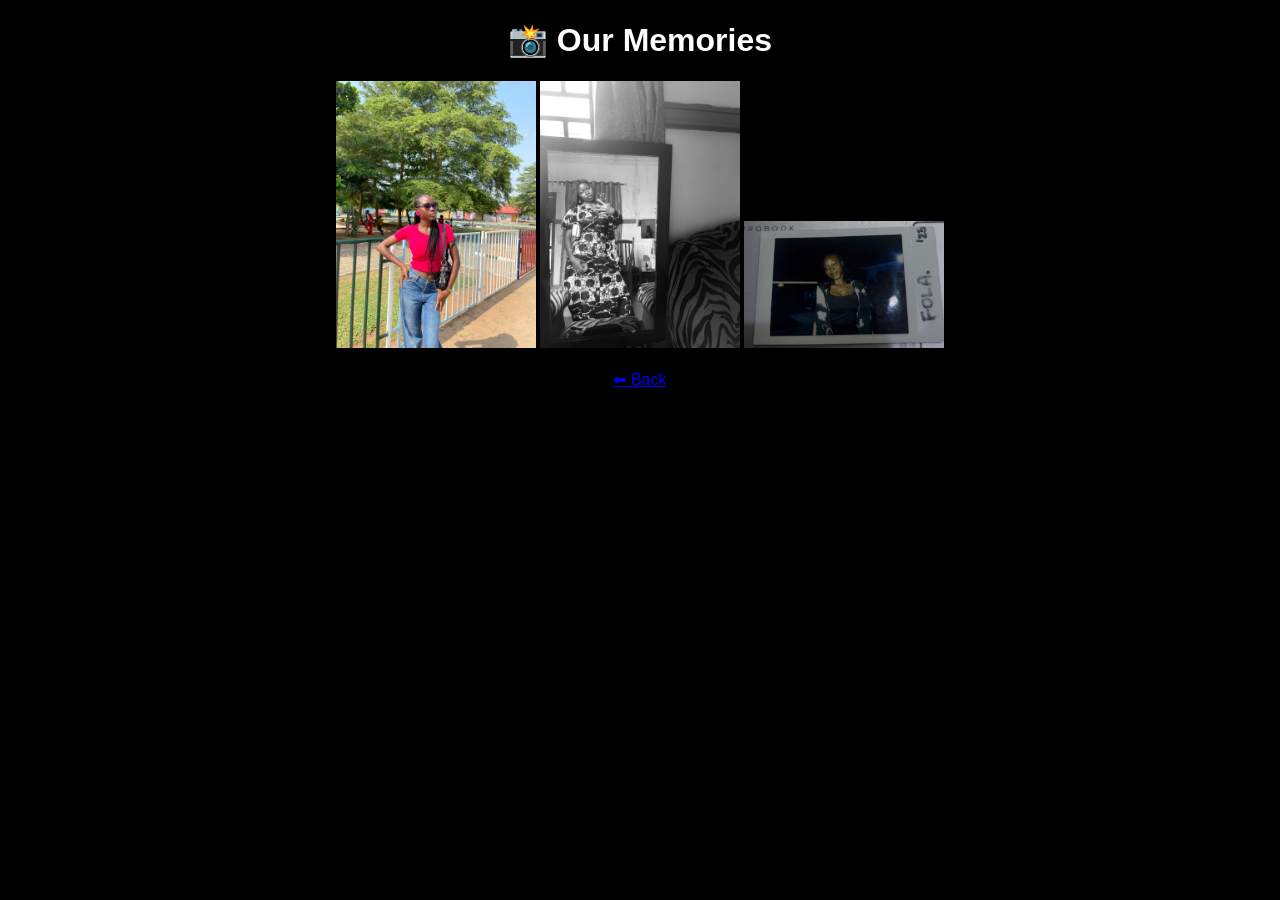
==== gallery.html @ a4a0664b "Add files via upload" ====
<!DOCTYPE html>
<html>
<head>
<title>Gallery 📸</title>
<link rel="stylesheet" href="style.css">
</head>

<body>

<h1>📸 Our Memories</h1>

<img src="images/pic1.jpg.jpeg" width="200">
<img src="images/pic2.jpg.jpeg" width="200">
<img src="images/pic3.jpg.jpeg" width="200">

<br><br>

<a href="#" onclick="goToPage('home.html')">⬅ Back</a>

<script src="script.js"></script>
</body>
</html>
---- style.css ----
body {
    margin: 0;
    font-family: Arial;
    text-align: center;
    color: white;
    background: black;
}

/* background video */
#bg-video {
    position: fixed;
    width: 100%;
    height: 100%;
    object-fit: cover;
    z-index: -1;
}

/* login box */
.box {
    margin-top: 200px;
    background: rgba(0,0,0,0.6);
    display: inline-block;
    padding: 30px;
    border-radius: 15px;
}

input {
    padding: 10px;
    width: 200px;
}

button {
    padding: 10px;
    margin-top: 10px;
    background: pink;
    border: none;
    cursor: pointer;
}

/* cards */
.card {
    background: rgba(255,255,255,0.2);
    margin: 10px;
    padding: 10px;
    border-radius: 10px;
}
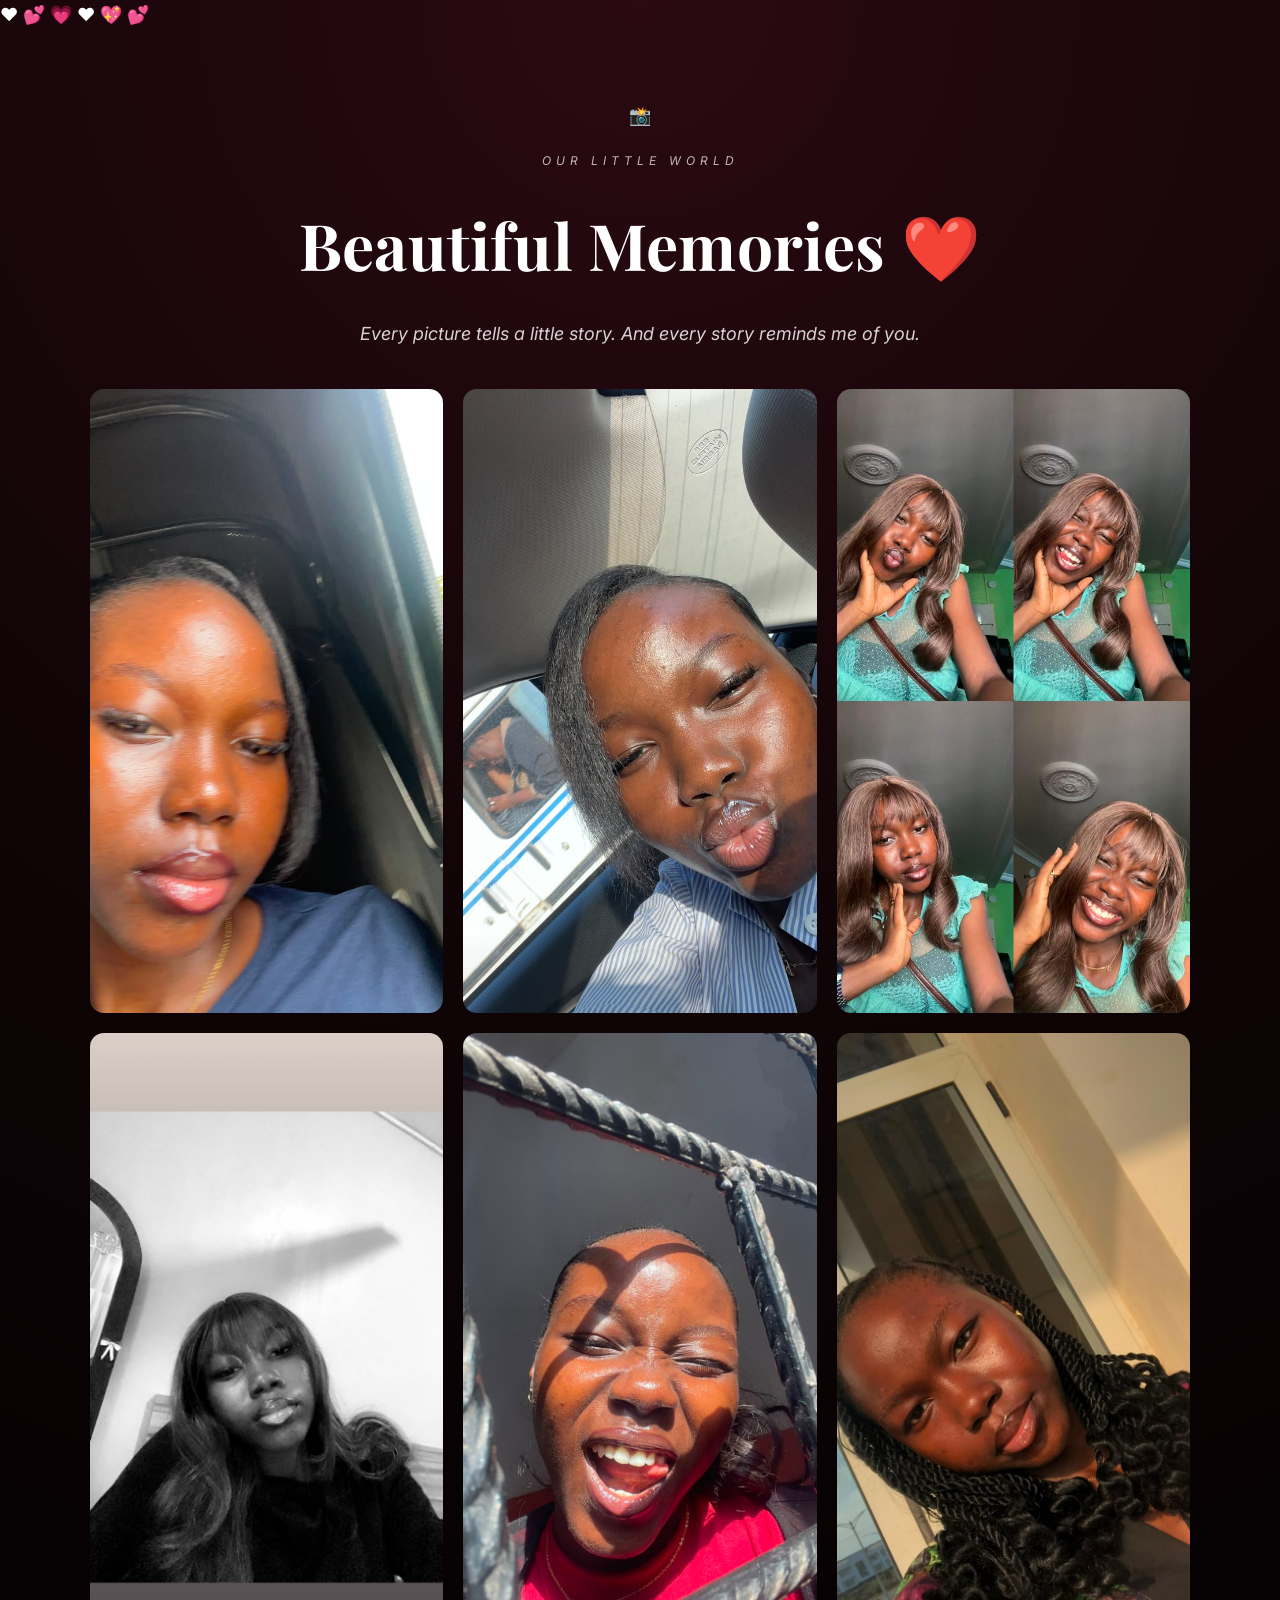
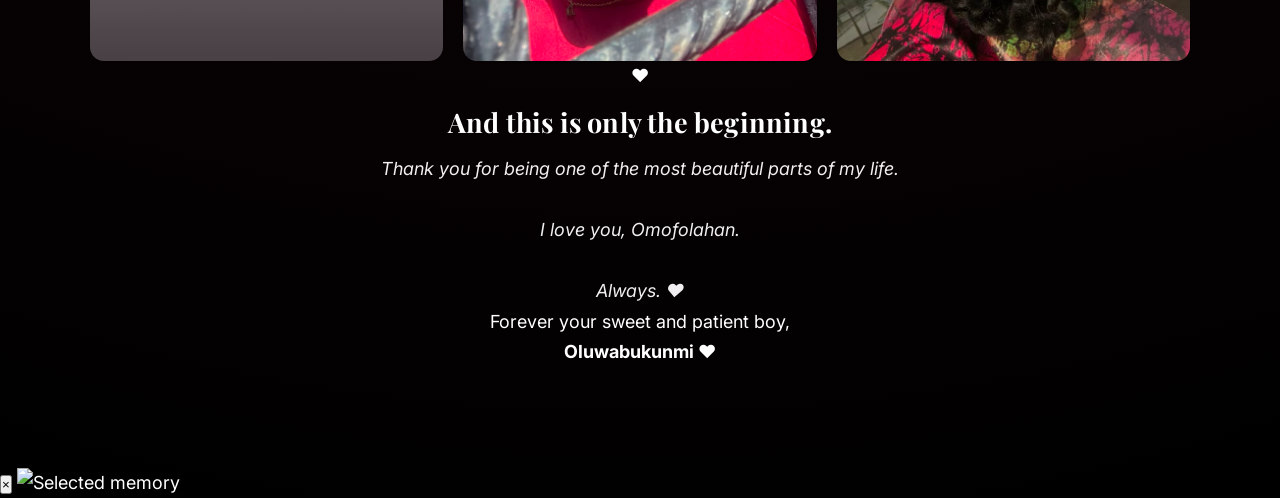
==== commit 61b3574a: "Initial commit" ====
--- a/gallery.html
+++ b/gallery.html
@@ -1,22 +1,252 @@
-<!DOCTYPE html>
-<html>
-<head>
-<title>Gallery 📸</title>
-<link rel="stylesheet" href="style.css">
-</head>
-
-<body>
-
-<h1>📸 Our Memories</h1>
-
-<img src="images/pic1.jpg.jpeg" width="200">
-<img src="images/pic2.jpg.jpeg" width="200">
-<img src="images/pic3.jpg.jpeg" width="200">
-
-<br><br>
-
-<a href="#" onclick="goToPage('home.html')">⬅ Back</a>
-
-<script src="script.js"></script>
-</body>
+<!DOCTYPE html>
+<html lang="en">
+
+<head>
+
+    <meta charset="UTF-8">
+
+    <meta
+        name="viewport"
+        content="width=device-width, initial-scale=1.0">
+
+    <title>Beautiful Memories ❤️</title>
+
+    <link
+        rel="stylesheet"
+        href="css/style.css">
+
+</head>
+
+
+<body class="gallery-page">
+
+    <!-- Floating hearts -->
+
+    <div class="gallery-hearts">
+
+        <span>❤️</span>
+        <span>💕</span>
+        <span>💗</span>
+        <span>❤️</span>
+        <span>💖</span>
+        <span>💕</span>
+
+    </div>
+
+
+    <!-- Main gallery -->
+
+    <main class="gallery-container">
+
+
+        <!-- Header -->
+
+        <div class="gallery-heart">
+            📸
+        </div>
+
+
+        <p class="gallery-label">
+            OUR LITTLE WORLD
+        </p>
+
+
+        <h1>
+            Beautiful Memories ❤️
+        </h1>
+
+
+        <p class="gallery-intro">
+
+            Every picture tells a little story.
+            And every story reminds me of you.
+
+        </p>
+
+
+        <!-- =================================
+             PHOTO GALLERY
+        ================================== -->
+
+        <div class="gallery-grid">
+
+
+            <!-- PHOTO 1 -->
+
+            <div class="photo">
+
+                <img
+                    src="images/photo1.jpg.jpeg"
+                    alt="Our beautiful memory">
+
+                <div class="photo-overlay">
+                    ❤️
+                </div>
+
+            </div>
+
+
+            <!-- PHOTO 2 -->
+
+            <div class="photo">
+
+                <img
+                    src="images/photo2.jpg.jpeg"
+                    alt="Our beautiful memory">
+
+                <div class="photo-overlay">
+                    ❤️
+                </div>
+
+            </div>
+
+
+            <!-- PHOTO 3 -->
+
+            <div class="photo">
+
+                <img
+                    src="images/photo3.jpg.jpeg"
+                    alt="Our beautiful memory">
+
+                <div class="photo-overlay">
+                    ❤️
+                </div>
+
+            </div>
+
+
+            <!-- PHOTO 4 -->
+
+            <div class="photo">
+
+                <img
+                    src="images/photo4.jpg.jpeg"
+                    alt="Our beautiful memory">
+
+                <div class="photo-overlay">
+                    ❤️
+                </div>
+
+            </div>
+
+
+            <!-- PHOTO 5 -->
+
+            <div class="photo">
+
+                <img
+                    src="images/photo5.jpg.jpeg"
+                    alt="Our beautiful memory">
+
+                <div class="photo-overlay">
+                    ❤️
+                </div>
+
+            </div>
+
+
+            <!-- PHOTO 6 -->
+
+            <div class="photo">
+
+                <img
+                    src="images/photo6.jpg.jpeg"
+                    alt="Our beautiful memory">
+
+                <div class="photo-overlay">
+                    ❤️
+                </div>
+
+            </div>
+
+
+        </div>
+
+
+        <!-- =================================
+             FINAL MESSAGE
+        ================================== -->
+
+        <section class="gallery-ending">
+
+
+            <div class="ending-heart">
+                ❤️
+            </div>
+
+
+            <h2>
+                And this is only the beginning.
+            </h2>
+
+
+            <p>
+
+                Thank you for being one of the
+                most beautiful parts of my life.
+
+                <br><br>
+
+                I love you, Omofolahan.
+
+                <br><br>
+
+                Always. ❤️
+
+            </p>
+
+
+            <div class="final-signature">
+
+                Forever your sweet and patient boy,
+
+                <br>
+
+                <strong>
+                    Oluwabukunmi ❤️
+                </strong>
+
+            </div>
+
+
+        </section>
+
+
+    </main>
+
+
+    <!-- =================================
+         FULLSCREEN PHOTO VIEWER
+    ================================== -->
+
+    <div
+        id="imageViewer"
+        class="image-viewer">
+
+
+        <button
+            id="closeViewer"
+            class="close-viewer">
+
+            ×
+
+        </button>
+
+
+        <img
+            id="viewerImage"
+            src=""
+            alt="Selected memory">
+
+
+    </div>
+
+
+    <script
+        src="js/script.js">
+    </script>
+
+</body>
+
 </html>
--- a/css/style.css
+++ b/css/style.css
@@ -0,0 +1,1645 @@
+/* =========================================
+   GENERAL
+========================================= */
+
+@import url('https://fonts.googleapis.com/css2?family=Inter:wght@300;400;600&family=Playfair+Display:wght@400;600;700;900&display=swap');
+
+* {
+    margin: 0;
+    padding: 0;
+    box-sizing: border-box;
+}
+
+html {
+    scroll-behavior: smooth;
+}
+
+body {
+    font-family: 'Inter', Georgia, "Times New Roman", serif;
+    min-height: 100vh;
+    color: #f6f6f7;
+    -webkit-font-smoothing: antialiased;
+    -moz-osx-font-smoothing: grayscale;
+    font-size: 18px;
+    line-height: 1.7;
+}
+
+/* Headings use an elegant serif */
+h1, h2, h3, h4 {
+    font-family: 'Playfair Display', Georgia, serif;
+    color: #fff;
+    letter-spacing: 0.2px;
+    margin: 0.3em 0;
+}
+
+p, li, .password-container p, .song-description, .gallery-intro, .video-caption p, .letter-part, .final-love p, .signature {
+    font-family: 'Inter', system-ui, -apple-system, 'Segoe UI', Roboto, 'Helvetica Neue', Arial;
+    color: #f0eef0;
+    font-style: italic;
+}
+
+
+/* =========================================
+   PASSWORD PAGE
+========================================= */
+
+.password-page {
+    position: relative;
+    min-height: 100vh;
+    background: #000;
+    overflow: hidden;
+}
+
+
+/* Background video */
+
+.intro-video {
+    position: fixed;
+    inset: 0;
+
+    width: 100%;
+    height: 100%;
+
+    object-fit: cover;
+
+    z-index: 0;
+}
+
+
+/* Dark overlay */
+
+.video-overlay {
+    position: fixed;
+    inset: 0;
+
+    background:
+        linear-gradient(
+            rgba(0, 0, 0, 0.80),
+            rgba(0, 0, 0, 0.55),
+            rgba(0, 0, 0, 0.88)
+        );
+
+    z-index: 1;
+}
+
+
+/* =========================================
+   PASSWORD CONTENT
+========================================= */
+
+.password-container {
+    position: relative;
+
+    z-index: 3;
+
+    width: min(90%, 650px);
+
+    min-height: 100vh;
+
+    margin: auto;
+
+    display: flex;
+
+    flex-direction: column;
+
+    justify-content: center;
+
+    align-items: center;
+
+    text-align: center;
+
+    transition:
+        transform 0.8s ease,
+        opacity 0.8s ease;
+}
+
+
+/* Heart */
+
+.heart-icon {
+    font-size: 75px;
+
+    animation: heartbeat 1.5s infinite;
+
+    filter:
+        drop-shadow(
+            0 0 20px
+            rgba(255, 255, 255, 0.4)
+        );
+}
+
+
+/* Main title */
+
+.password-container h1 {
+    font-size:
+        clamp(38px, 8vw, 70px);
+
+    line-height: 1.05;
+
+    margin: 20px 0;
+
+    text-shadow:
+        0 0 20px
+        rgba(255, 255, 255, 0.3);
+}
+
+
+/* Description */
+
+.password-container p {
+    font-size: 18px;
+
+    line-height: 1.7;
+
+    opacity: 0.9;
+}
+
+
+.question {
+    margin-top: 20px;
+}
+
+
+/* =========================================
+   PASSWORD INPUT
+========================================= */
+
+.password-box {
+    display: flex;
+
+    gap: 10px;
+
+    width: 100%;
+
+    max-width: 520px;
+
+    margin-top: 25px;
+}
+
+
+.password-box input {
+    flex: 1;
+
+    padding: 17px 22px;
+
+    border-radius: 50px;
+
+    border:
+        1px solid
+        rgba(255, 255, 255, 0.3);
+
+    background:
+        rgba(255, 255, 255, 0.12);
+
+    backdrop-filter: blur(15px);
+
+    color: white;
+
+    outline: none;
+
+    font-size: 16px;
+}
+
+
+.password-box input::placeholder {
+    color: #ddd;
+}
+
+
+.password-box input:focus {
+    border-color: white;
+
+    box-shadow:
+        0 0 20px
+        rgba(255, 255, 255, 0.2);
+}
+
+
+/* Enter button */
+
+.password-box button {
+    border: none;
+
+    padding: 16px 27px;
+
+    border-radius: 50px;
+
+    background: white;
+
+    color: #111;
+
+    font-family: inherit;
+
+    font-size: 16px;
+
+    cursor: pointer;
+
+    transition: 0.3s;
+}
+
+
+.password-box button:hover {
+    transform: scale(1.06);
+
+    box-shadow:
+        0 0 30px
+        rgba(255, 255, 255, 0.5);
+}
+
+
+/* Wrong password */
+
+#errorMessage {
+    color: #ff8fa3;
+
+    margin-top: 15px;
+
+    min-height: 25px;
+}
+
+
+/* =========================================
+   FLOATING HEARTS
+========================================= */
+
+.hearts span {
+    position: fixed;
+
+    bottom: -50px;
+
+    z-index: 2;
+
+    font-size: 25px;
+
+    animation:
+        floatHeart
+        8s linear infinite;
+}
+
+
+.hearts span:nth-child(1) {
+    left: 10%;
+    animation-delay: 1s;
+}
+
+
+.hearts span:nth-child(2) {
+    left: 25%;
+    animation-delay: 4s;
+}
+
+
+.hearts span:nth-child(3) {
+    left: 45%;
+    animation-delay: 2s;
+}
+
+
+.hearts span:nth-child(4) {
+    left: 65%;
+    animation-delay: 5s;
+}
+
+
+.hearts span:nth-child(5) {
+    left: 80%;
+    animation-delay: 3s;
+}
+
+
+.hearts span:nth-child(6) {
+    left: 90%;
+    animation-delay: 6s;
+}
+
+
+/* =========================================
+   EXPLOSION
+========================================= */
+
+#explosion {
+    position: fixed;
+
+    left: 50%;
+    top: 50%;
+
+    width: 20px;
+    height: 20px;
+
+    background: white;
+
+    border-radius: 50%;
+
+    transform:
+        translate(-50%, -50%)
+        scale(0);
+
+    z-index: 100;
+
+    pointer-events: none;
+}
+
+
+#explosion.active {
+    animation:
+        explode
+        1.3s ease-out forwards;
+}
+
+
+/* =========================================
+   ANIMATIONS
+========================================= */
+
+@keyframes heartbeat {
+
+    0%,
+    100% {
+        transform: scale(1);
+    }
+
+    50% {
+        transform: scale(1.15);
+    }
+}
+
+
+@keyframes floatHeart {
+
+    0% {
+        transform:
+            translateY(0);
+
+        opacity: 0;
+    }
+
+    20% {
+        opacity: 1;
+    }
+
+    100% {
+        transform:
+            translateY(-110vh)
+            rotate(360deg);
+
+        opacity: 0;
+    }
+}
+
+
+@keyframes explode {
+
+    0% {
+        transform:
+            translate(-50%, -50%)
+            scale(0);
+    }
+
+    50% {
+        transform:
+            translate(-50%, -50%)
+            scale(50);
+    }
+
+    100% {
+        transform:
+            translate(-50%, -50%)
+            scale(150);
+    }
+}
+
+
+/* =========================================
+   MOBILE
+========================================= */
+
+@media (max-width: 600px) {
+
+    .password-container {
+        width: 90%;
+    }
+
+
+    .password-container h1 {
+        font-size: 42px;
+    }
+
+
+    .password-box {
+        flex-direction: column;
+    }
+
+
+    .password-box button {
+        width: 100%;
+    }
+
+
+    .password-box input {
+        width: 100%;
+    }
+
+}
+/* =========================================
+   SONG PAGE
+========================================= */
+
+.song-page {
+
+    position: relative;
+
+    min-height: 100vh;
+
+    overflow: hidden;
+
+    display: flex;
+
+    justify-content: center;
+
+    align-items: center;
+
+    text-align: center;
+
+    background:
+        radial-gradient(
+            circle at center,
+            #4a0d1d,
+            #18040b,
+            #000
+        );
+
+}
+
+
+/* =========================================
+   SONG CONTAINER
+========================================= */
+
+.song-container {
+
+    position: relative;
+
+    z-index: 2;
+
+    width: min(90%, 700px);
+
+    padding:
+        50px 20px;
+
+}
+
+
+/* =========================================
+   MUSIC ICON
+========================================= */
+
+.music-heart {
+
+    font-size: 80px;
+
+    animation:
+        heartbeat 1.5s infinite;
+
+    filter:
+        drop-shadow(
+            0 0 20px
+            rgba(255,255,255,0.3)
+        );
+
+}
+
+
+/* Small heading */
+
+.small-heading {
+
+    letter-spacing: 5px;
+
+    font-size: 13px;
+
+    opacity: 0.65;
+
+    margin-top: 25px;
+
+}
+
+
+/* =========================================
+   TITLE
+========================================= */
+
+.song-container h1 {
+
+    font-size:
+        clamp(
+            40px,
+            8vw,
+            70px
+        );
+
+    line-height: 1.1;
+
+    margin:
+        15px 0 25px;
+
+}
+
+
+/* =========================================
+   DESCRIPTION
+========================================= */
+
+.song-description {
+
+    max-width: 600px;
+
+    margin: auto;
+
+    font-size: 18px;
+
+    line-height: 1.8;
+
+    opacity: 0.9;
+
+}
+
+
+/* =========================================
+   MUSIC PLAYER
+========================================= */
+
+.music-player {
+
+    width: min(100%, 450px);
+
+    margin:
+        40px auto;
+
+    padding: 35px;
+
+    border-radius: 25px;
+
+    background:
+        rgba(255,255,255,0.08);
+
+    border:
+        1px solid
+        rgba(255,255,255,0.12);
+
+    backdrop-filter:
+        blur(15px);
+
+    box-shadow:
+        0 20px 60px
+        rgba(0,0,0,0.5);
+
+}
+
+
+/* Album circle */
+
+.album-circle {
+
+    width: 160px;
+
+    height: 160px;
+
+    margin: auto;
+
+    border-radius: 50%;
+
+    display: flex;
+
+    justify-content: center;
+
+    align-items: center;
+
+    font-size: 60px;
+
+    background:
+        rgba(255,255,255,0.10);
+
+    border:
+        1px solid
+        rgba(255,255,255,0.15);
+
+    box-shadow:
+        0 0 40px
+        rgba(255,255,255,0.08);
+
+    animation:
+        rotate 10s linear infinite;
+
+}
+
+
+.music-player h2 {
+
+    margin:
+        25px 0;
+
+    font-size: 24px;
+
+}
+
+
+/* Audio player */
+
+.music-player audio {
+
+    width: 100%;
+
+}
+
+
+/* =========================================
+   FLOATING HEARTS
+========================================= */
+
+.floating-hearts {
+
+    position: fixed;
+
+    inset: 0;
+
+    pointer-events: none;
+
+    z-index: 1;
+
+}
+
+
+.floating-hearts span {
+
+    position: absolute;
+
+    bottom: -60px;
+
+    font-size: 25px;
+
+    opacity: 0;
+
+    animation:
+        floatSongHeart
+        9s linear infinite;
+
+}
+
+
+.floating-hearts span:nth-child(1) {
+
+    left: 10%;
+
+    animation-delay: 0s;
+
+}
+
+
+.floating-hearts span:nth-child(2) {
+
+    left: 30%;
+
+    animation-delay: 2s;
+
+}
+
+
+.floating-hearts span:nth-child(3) {
+
+    left: 50%;
+
+    animation-delay: 4s;
+
+}
+
+
+.floating-hearts span:nth-child(4) {
+
+    left: 70%;
+
+    animation-delay: 1s;
+
+}
+
+
+.floating-hearts span:nth-child(5) {
+
+    left: 90%;
+
+    animation-delay: 5s;
+
+}
+
+
+/* =========================================
+   SONG ANIMATIONS
+========================================= */
+
+@keyframes floatSongHeart {
+
+    0% {
+
+        transform:
+            translateY(0)
+            scale(0.7);
+
+        opacity: 0;
+
+    }
+
+    15% {
+
+        opacity: 0.8;
+
+    }
+
+    100% {
+
+        transform:
+            translateY(-110vh)
+            rotate(360deg)
+            scale(1.2);
+
+        opacity: 0;
+
+    }
+
+}
+
+
+@keyframes rotate {
+
+    from {
+
+        transform:
+            rotate(0deg);
+
+    }
+
+    to {
+
+        transform:
+            rotate(360deg);
+
+    }
+
+}
+
+
+/* =========================================
+   MOBILE SONG PAGE
+========================================= */
+
+@media (max-width: 600px) {
+
+    .song-container {
+
+        padding:
+            40px 15px;
+
+    }
+
+
+    .music-heart {
+
+        font-size: 65px;
+
+    }
+
+
+    .song-description {
+
+        font-size: 16px;
+
+    }
+
+
+    .music-player {
+
+        padding:
+            25px 20px;
+
+    }
+
+
+    .album-circle {
+
+        width: 130px;
+
+        height: 130px;
+
+        font-size: 50px;
+
+    }
+
+}
+/* =========================================
+   LOVE LETTER PAGE
+========================================= */
+
+.letter-page {
+
+    position: relative;
+
+    min-height: 100vh;
+
+    background: #000;
+
+    overflow-x: hidden;
+
+}
+
+
+/* =========================================
+   BACKGROUND PHOTO
+========================================= */
+
+.letter-background {
+
+    position: fixed;
+
+    inset: 0;
+
+    background-image:
+        url("../images/her-photo.jpg");
+
+    background-size: cover;
+
+    background-position: center;
+
+    z-index: 0;
+
+    transform: scale(1.03);
+
+}
+
+
+/* Dark overlay */
+
+.letter-overlay {
+
+    position: fixed;
+
+    inset: 0;
+
+    background:
+        linear-gradient(
+            rgba(0, 0, 0, 0.72),
+            rgba(0, 0, 0, 0.78)
+        );
+
+    z-index: 1;
+
+}
+
+
+/* =========================================
+   LETTER CONTAINER
+========================================= */
+
+.letter-container {
+
+    position: relative;
+
+    z-index: 2;
+
+    width: min(90%, 850px);
+
+    margin: auto;
+
+    padding:
+        80px 0 100px;
+
+    text-align: center;
+
+}
+
+
+/* =========================================
+   TOP HEART
+========================================= */
+
+.letter-top-heart {
+
+    font-size: 65px;
+
+    animation:
+        heartbeat 1.5s infinite;
+
+}
+
+
+/* =========================================
+   LABEL
+========================================= */
+
+.letter-label {
+
+    margin-top: 20px;
+
+    font-size: 12px;
+
+    letter-spacing: 5px;
+
+    opacity: 0.7;
+
+}
+
+
+/* =========================================
+   LETTER TITLE
+========================================= */
+
+.letter-container h1 {
+
+    font-size:
+        clamp(
+            42px,
+            8vw,
+            75px
+        );
+
+    margin:
+        20px 0 60px;
+
+    font-style: italic;
+
+}
+
+
+/* =========================================
+   LETTER CONTENT
+========================================= */
+
+.letter-content {
+
+    width: 100%;
+
+    max-width: 750px;
+
+    margin: auto;
+
+    text-align: left;
+
+}
+
+
+/* =========================================
+   LETTER PARAGRAPHS
+========================================= */
+
+.letter-part {
+
+    opacity: 0;
+
+    transform:
+        translateY(25px);
+
+    transition:
+        opacity 1.2s ease,
+        transform 1.2s ease;
+
+    margin-bottom: 35px;
+
+    font-size:
+        clamp(
+            17px,
+            2vw,
+            21px
+        );
+
+    line-height: 2;
+
+    text-shadow:
+        0 2px 10px
+        rgba(0,0,0,0.8);
+
+}
+
+
+/* Paragraph becomes visible */
+
+.letter-part.show {
+
+    opacity: 1;
+
+    transform:
+        translateY(0);
+
+}
+
+
+/* =========================================
+   FINAL LOVE MESSAGE
+========================================= */
+
+.final-love {
+
+    text-align: center;
+
+    margin-top: 60px;
+
+}
+
+
+.final-love p {
+
+    margin-bottom: 30px;
+
+}
+
+
+.final-love h2 {
+
+    font-size:
+        clamp(
+            28px,
+            5vw,
+            48px
+        );
+
+    line-height: 1.5;
+
+    margin-bottom: 45px;
+
+    text-shadow:
+        0 0 25px
+        rgba(255,255,255,0.3);
+
+}
+
+
+.signature {
+
+    font-size: 20px;
+
+    font-style: italic;
+
+}
+
+
+/* =========================================
+   NEXT BUTTON
+========================================= */
+
+.next-button {
+
+    border: none;
+
+    padding:
+        17px 30px;
+
+    border-radius: 50px;
+
+    background: white;
+
+    color: #111;
+
+    font-family: inherit;
+
+    font-size: 16px;
+
+    cursor: pointer;
+
+    margin-top: 35px;
+
+    opacity: 0;
+
+    transform:
+        translateY(20px);
+
+    transition:
+        opacity 1s ease,
+        transform 1s ease,
+        0.3s;
+
+}
+
+
+/* Button appears after letter */
+
+.next-button.show-button {
+
+    opacity: 1;
+
+    transform:
+        translateY(0);
+
+}
+
+
+.next-button:hover {
+
+    transform:
+        translateY(-3px)
+        scale(1.03);
+
+    box-shadow:
+        0 10px 35px
+        rgba(255,255,255,0.25);
+
+}
+
+
+/* =========================================
+   MOBILE LETTER
+========================================= */
+
+@media (max-width: 600px) {
+
+    .letter-container {
+
+        padding:
+            60px 0 80px;
+
+    }
+
+
+    .letter-container h1 {
+
+        margin-bottom: 40px;
+
+    }
+
+
+    .letter-part {
+
+        font-size: 17px;
+
+        line-height: 1.9;
+
+        margin-bottom: 30px;
+
+    }
+
+
+    .final-love h2 {
+
+        font-size: 28px;
+
+    }
+
+}
+/* =========================================
+   VIDEOS PAGE
+========================================= */
+
+.videos-page {
+
+    position: relative;
+
+    min-height: 100vh;
+
+    background:
+        radial-gradient(
+            circle at top,
+            #3d0b1b,
+            #15030a 45%,
+            #000
+        );
+
+    overflow-x: hidden;
+
+}
+
+
+/* =========================================
+   VIDEO CONTAINER
+========================================= */
+
+.videos-container {
+
+    position: relative;
+
+    z-index: 2;
+
+    width: min(92%, 1000px);
+
+    margin: auto;
+
+    padding:
+        70px 0 100px;
+
+    text-align: center;
+
+}
+
+
+/* =========================================
+   HEADING
+========================================= */
+
+.video-heading-heart {
+
+    font-size: 70px;
+
+    animation:
+        heartbeat 1.5s infinite;
+
+}
+
+
+.video-label {
+
+    margin-top: 20px;
+
+    font-size: 12px;
+
+    letter-spacing: 5px;
+
+    opacity: 0.65;
+
+}
+
+
+.videos-container h1 {
+
+    font-size:
+        clamp(
+            42px,
+            8vw,
+            75px
+        );
+
+    margin:
+        15px 0 20px;
+
+}
+
+
+.video-intro {
+
+    max-width: 600px;
+
+    margin:
+        0 auto 55px;
+
+    font-size: 18px;
+
+    line-height: 1.8;
+
+    opacity: 0.85;
+
+}
+
+
+/* =========================================
+   VIDEO CARD
+========================================= */
+
+.video-card {
+
+    width: 100%;
+
+    margin-bottom: 55px;
+
+    padding: 18px;
+
+    border-radius: 25px;
+
+    background:
+        rgba(255,255,255,0.07);
+
+    border:
+        1px solid
+        rgba(255,255,255,0.12);
+
+    backdrop-filter:
+        blur(15px);
+
+    box-shadow:
+        0 20px 60px
+        rgba(0,0,0,0.45);
+
+    transition:
+        transform 0.4s ease,
+        box-shadow 0.4s ease;
+
+}
+
+
+.video-card:hover {
+
+    transform:
+        translateY(-6px);
+
+    box-shadow:
+        0 25px 70px
+        rgba(0,0,0,0.6);
+
+}
+
+
+/* =========================================
+   VIDEO
+========================================= */
+
+.video-card video {
+
+    display: block;
+
+    width: 100%;
+
+    max-height: 600px;
+
+    border-radius: 18px;
+
+    background: #000;
+
+}
+
+
+/* =========================================
+   VIDEO CAPTION
+========================================= */
+
+.video-caption {
+
+    padding:
+        25px 10px 10px;
+
+}
+
+
+.video-caption h2 {
+
+    font-size: 25px;
+
+    margin-bottom: 10px;
+
+}
+
+
+.video-caption p {
+
+    font-size: 16px;
+
+    line-height: 1.7;
+
+    opacity: 0.75;
+
+}
+
+
+/* =========================================
+   VIDEO FLOATING HEARTS
+========================================= */
+
+.video-hearts {
+
+    position: fixed;
+
+    inset: 0;
+
+    pointer-events: none;
+
+    overflow: hidden;
+
+}
+
+
+.video-hearts span {
+
+    position: absolute;
+
+    bottom: -60px;
+
+    font-size: 25px;
+
+    opacity: 0;
+
+    animation:
+        videoHeartFloat
+        10s linear infinite;
+
+}
+
+
+.video-hearts span:nth-child(1) {
+
+    left: 10%;
+
+    animation-delay: 1s;
+
+}
+
+
+.video-hearts span:nth-child(2) {
+
+    left: 30%;
+
+    animation-delay: 4s;
+
+}
+
+
+.video-hearts span:nth-child(3) {
+
+    left: 50%;
+
+    animation-delay: 2s;
+
+}
+
+
+.video-hearts span:nth-child(4) {
+
+    left: 70%;
+
+    animation-delay: 6s;
+
+}
+
+
+.video-hearts span:nth-child(5) {
+
+    left: 90%;
+
+    animation-delay: 3s;
+
+}
+
+
+@keyframes videoHeartFloat {
+
+    0% {
+
+        transform:
+            translateY(0)
+            scale(0.7);
+
+        opacity: 0;
+
+    }
+
+    15% {
+
+        opacity: 0.8;
+
+    }
+
+    100% {
+
+        transform:
+            translateY(-110vh)
+            rotate(360deg)
+            scale(1.2);
+
+        opacity: 0;
+
+    }
+
+}
+
+
+/* =========================================
+   VIDEO NEXT BUTTON
+========================================= */
+
+.video-next-button {
+
+    opacity: 1;
+
+    transform: none;
+
+    margin-top: 10px;
+
+}
+
+
+/* =========================================
+   MOBILE VIDEOS
+========================================= */
+
+@media (max-width: 600px) {
+
+    .videos-container {
+
+        width: 94%;
+
+        padding:
+            50px 0 70px;
+
+    }
+
+
+    .video-card {
+
+        padding: 10px;
+
+        border-radius: 18px;
+
+    }
+
+
+    .video-card video {
+
+        border-radius: 12px;
+
+    }
+
+
+    .video-caption h2 {
+
+        font-size: 21px;
+
+    }
+
+
+    .video-intro {
+
+        font-size: 16px;
+
+    }
+
+}
+/* =========================================
+   GALLERY PAGE
+========================================= */
+
+.gallery-page {
+    position: relative;
+    min-height: 100vh;
+    background: radial-gradient(circle at top, #2b0a12, #0f0406 45%, #000);
+    color: white;
+    overflow-x: hidden;
+}
+
+.gallery-container {
+    position: relative;
+    z-index: 2;
+    width: min(92%, 1100px);
+    margin: auto;
+    padding: 70px 0 100px;
+    text-align: center;
+}
+
+.gallery-container h1 {
+    font-size: clamp(44px, 6vw, 64px);
+}
+
+.gallery-intro {
+    font-size: 20px;
+}
+
+.gallery-label {
+    margin-top: 20px;
+    font-size: 12px;
+    letter-spacing: 5px;
+    opacity: 0.75;
+}
+
+.gallery-intro {
+    max-width: 700px;
+    margin: 0 auto 40px;
+    font-size: 18px;
+    line-height: 1.7;
+    opacity: 0.88;
+}
+
+.gallery-grid {
+    display: grid;
+    grid-template-columns: repeat(3, 1fr);
+    gap: 20px;
+    margin-top: 30px;
+}
+
+@media (max-width: 900px) {
+    .gallery-grid { grid-template-columns: repeat(2, 1fr); }
+}
+
+@media (max-width: 600px) {
+    .gallery-grid { grid-template-columns: 1fr; }
+}
+
+.photo {
+    position: relative;
+    overflow: hidden;
+    border-radius: 14px;
+}
+
+.photo img {
+    display: block;
+    width: 100%;
+    height: 100%;
+    object-fit: cover;
+    transition: transform 0.45s ease;
+}
+
+.photo:hover img { transform: scale(1.04); }
+
+.photo-overlay {
+    position: absolute;
+    inset: 0;
+    display: flex;
+    align-items: center;
+    justify-content: center;
+    color: rgba(255,255,255,0.95);
+    font-size: 30px;
+    opacity: 0;
+    transition: opacity 0.28s ease;
+    pointer-events: none;
+}
+
+.photo:hover .photo-overlay { opacity: 1; }
